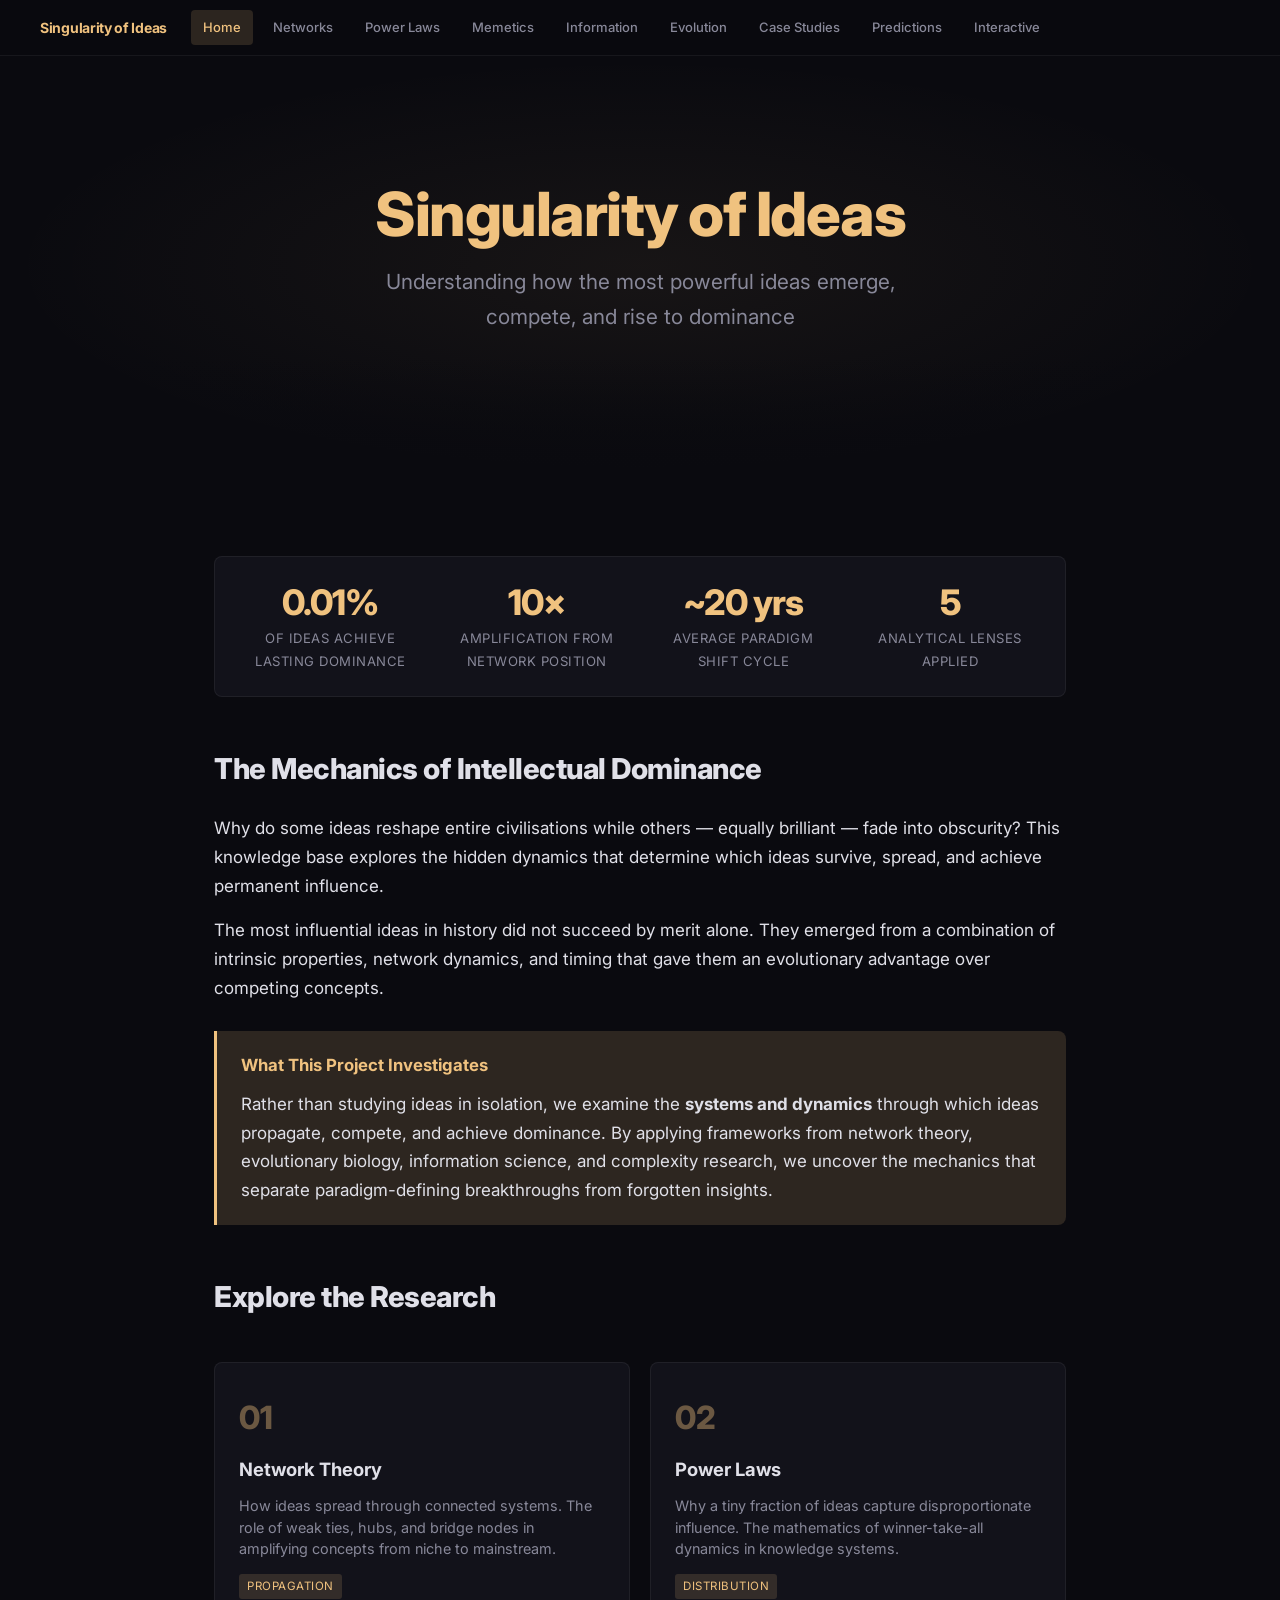
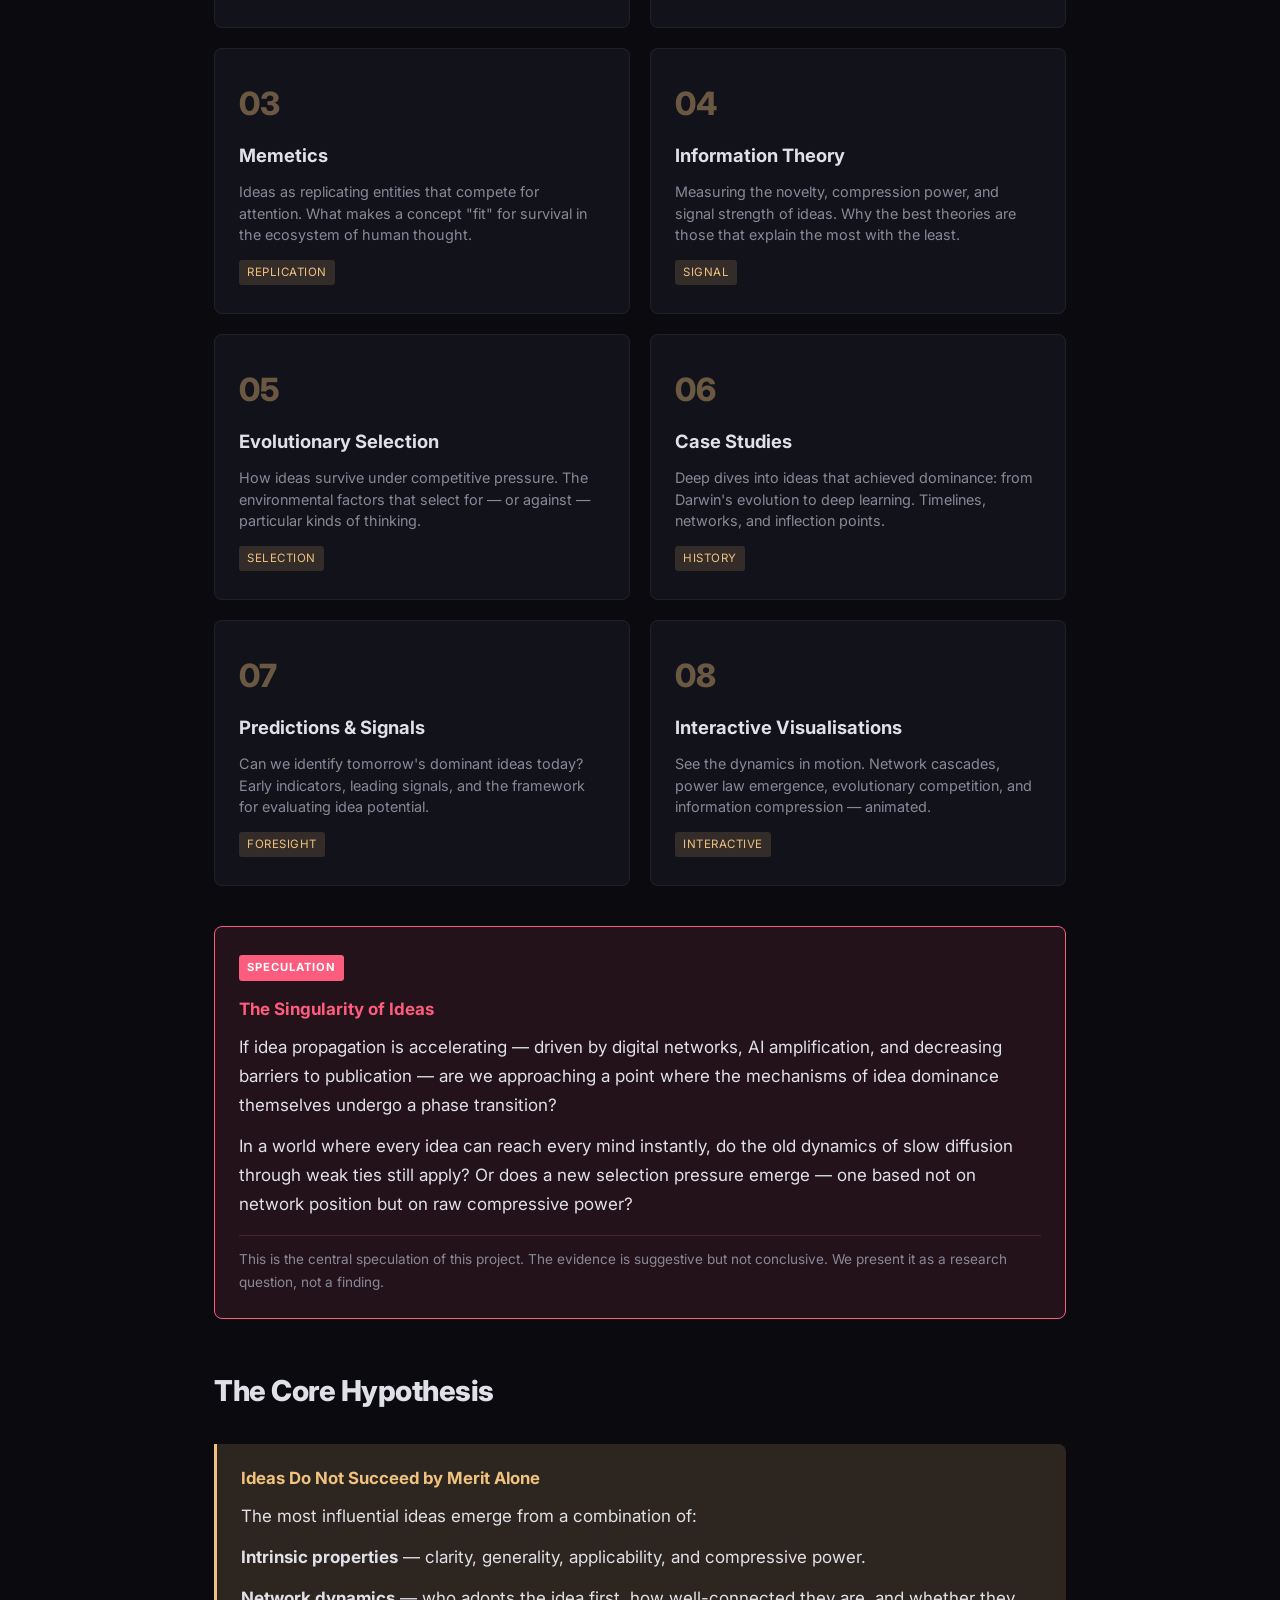
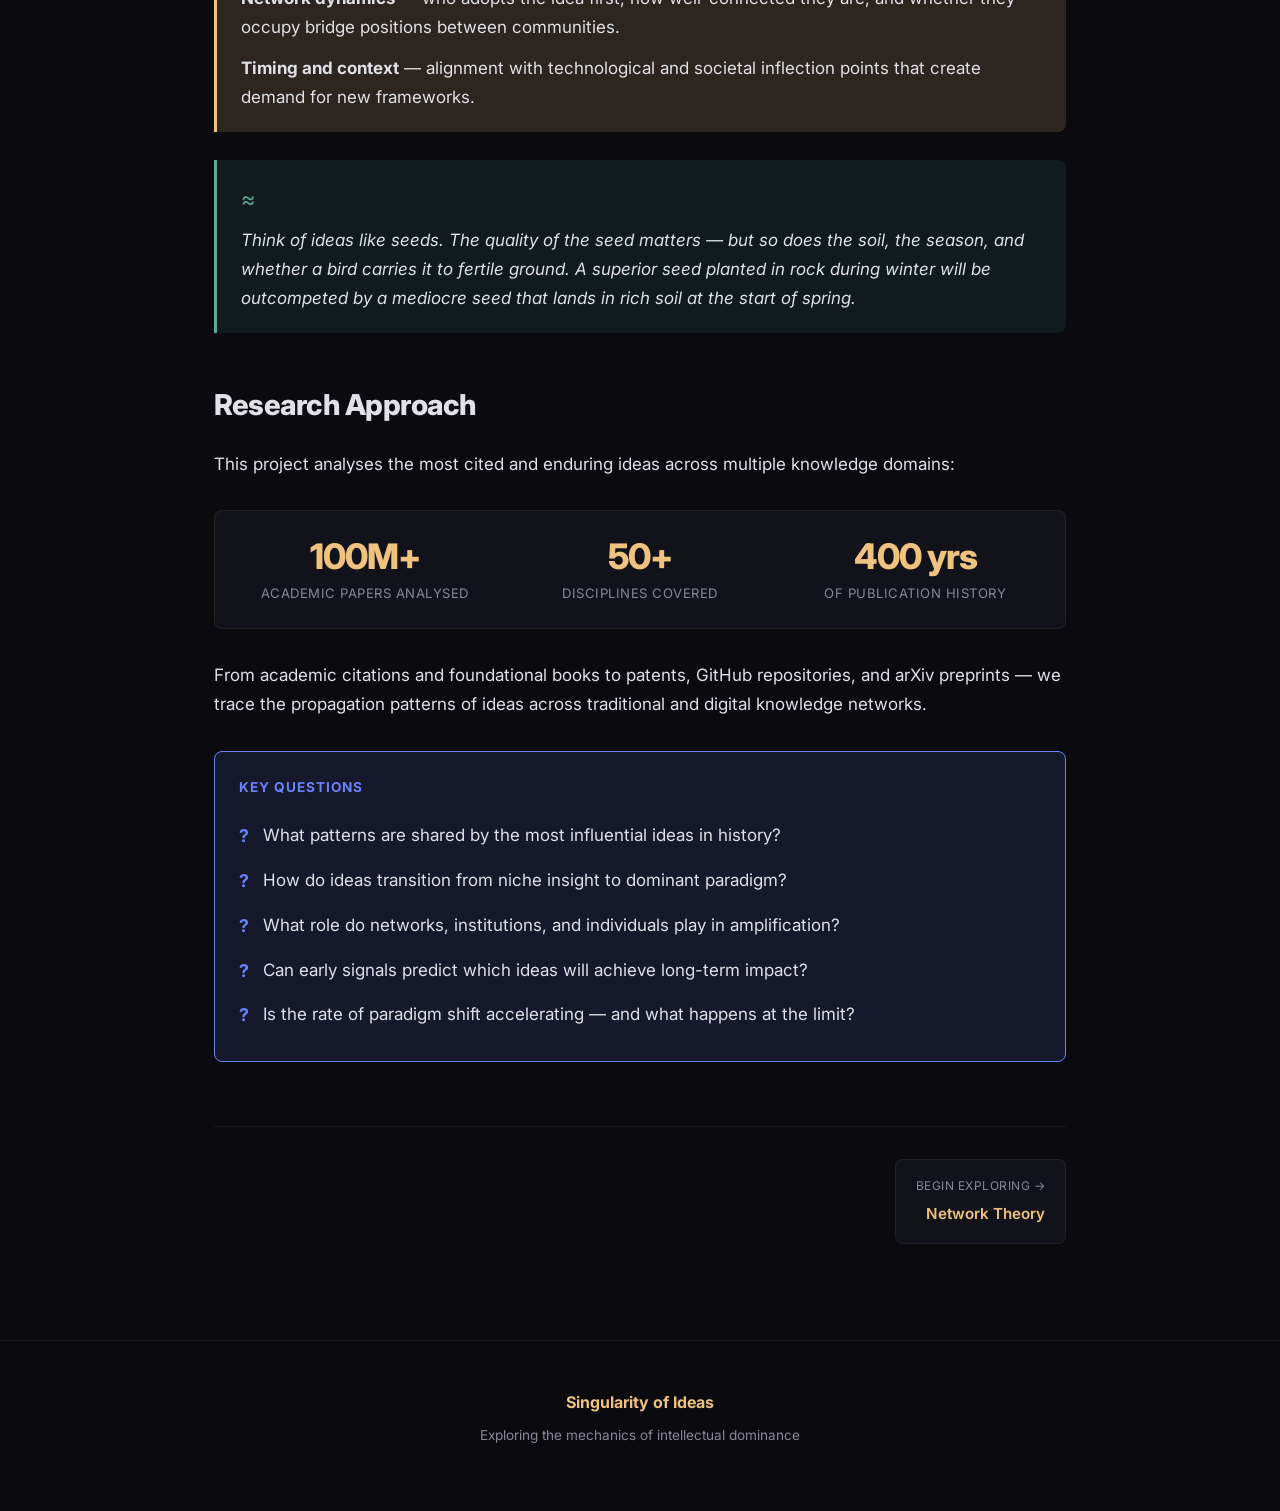
==== index.html @ 33d7bfa5 "Initial commit: Singularity of Ideas knowledge base 8-page interactive knowledge base exploring how " ====
<!DOCTYPE html>
<html lang="en">
<head>
    <meta charset="UTF-8">
    <meta name="viewport" content="width=device-width, initial-scale=1.0">
    <title>Singularity of Ideas</title>
    <link rel="stylesheet" href="styles.css">
    <link rel="preconnect" href="https://fonts.googleapis.com">
    <link href="https://fonts.googleapis.com/css2?family=Inter:wght@400;500;600;700;800&family=JetBrains+Mono:wght@400;500&display=swap" rel="stylesheet">
</head>
<body>
    <nav>
        <div class="nav-inner">
            <span class="site-title">Singularity of Ideas</span>
            <a href="index.html" class="active">Home</a>
            <a href="network-theory.html">Networks</a>
            <a href="power-laws.html">Power Laws</a>
            <a href="memetics.html">Memetics</a>
            <a href="information-theory.html">Information</a>
            <a href="evolutionary-selection.html">Evolution</a>
            <a href="case-studies.html">Case Studies</a>
            <a href="predictions.html">Predictions</a>
            <a href="animations.html">Interactive</a>
        </div>
    </nav>

    <div class="hero">
        <h1>Singularity of Ideas</h1>
        <p class="subtitle">Understanding how the most powerful ideas emerge, compete, and rise to dominance</p>
    </div>

    <div class="content">
        <div class="stat-strip">
            <div class="stat">
                <div class="number">0.01%</div>
                <div class="label">of ideas achieve lasting dominance</div>
            </div>
            <div class="stat">
                <div class="number">10×</div>
                <div class="label">amplification from network position</div>
            </div>
            <div class="stat">
                <div class="number">~20 yrs</div>
                <div class="label">average paradigm shift cycle</div>
            </div>
            <div class="stat">
                <div class="number">5</div>
                <div class="label">analytical lenses applied</div>
            </div>
        </div>

        <h2>The Mechanics of Intellectual Dominance</h2>

        <p>Why do some ideas reshape entire civilisations while others — equally brilliant — fade into obscurity? This knowledge base explores the hidden dynamics that determine which ideas survive, spread, and achieve permanent influence.</p>

        <p>The most influential ideas in history did not succeed by merit alone. They emerged from a combination of intrinsic properties, network dynamics, and timing that gave them an evolutionary advantage over competing concepts.</p>

        <div class="explanation">
            <h4>What This Project Investigates</h4>
            <p>Rather than studying ideas in isolation, we examine the <strong>systems and dynamics</strong> through which ideas propagate, compete, and achieve dominance. By applying frameworks from network theory, evolutionary biology, information science, and complexity research, we uncover the mechanics that separate paradigm-defining breakthroughs from forgotten insights.</p>
        </div>

        <h2>Explore the Research</h2>

        <div class="card-grid">
            <a href="network-theory.html" class="card">
                <div class="card-number">01</div>
                <h3>Network Theory</h3>
                <p>How ideas spread through connected systems. The role of weak ties, hubs, and bridge nodes in amplifying concepts from niche to mainstream.</p>
                <span class="card-tag">Propagation</span>
            </a>

            <a href="power-laws.html" class="card">
                <div class="card-number">02</div>
                <h3>Power Laws</h3>
                <p>Why a tiny fraction of ideas capture disproportionate influence. The mathematics of winner-take-all dynamics in knowledge systems.</p>
                <span class="card-tag">Distribution</span>
            </a>

            <a href="memetics.html" class="card">
                <div class="card-number">03</div>
                <h3>Memetics</h3>
                <p>Ideas as replicating entities that compete for attention. What makes a concept "fit" for survival in the ecosystem of human thought.</p>
                <span class="card-tag">Replication</span>
            </a>

            <a href="information-theory.html" class="card">
                <div class="card-number">04</div>
                <h3>Information Theory</h3>
                <p>Measuring the novelty, compression power, and signal strength of ideas. Why the best theories are those that explain the most with the least.</p>
                <span class="card-tag">Signal</span>
            </a>

            <a href="evolutionary-selection.html" class="card">
                <div class="card-number">05</div>
                <h3>Evolutionary Selection</h3>
                <p>How ideas survive under competitive pressure. The environmental factors that select for — or against — particular kinds of thinking.</p>
                <span class="card-tag">Selection</span>
            </a>

            <a href="case-studies.html" class="card">
                <div class="card-number">06</div>
                <h3>Case Studies</h3>
                <p>Deep dives into ideas that achieved dominance: from Darwin's evolution to deep learning. Timelines, networks, and inflection points.</p>
                <span class="card-tag">History</span>
            </a>

            <a href="predictions.html" class="card">
                <div class="card-number">07</div>
                <h3>Predictions & Signals</h3>
                <p>Can we identify tomorrow's dominant ideas today? Early indicators, leading signals, and the framework for evaluating idea potential.</p>
                <span class="card-tag">Foresight</span>
            </a>

            <a href="animations.html" class="card">
                <div class="card-number">08</div>
                <h3>Interactive Visualisations</h3>
                <p>See the dynamics in motion. Network cascades, power law emergence, evolutionary competition, and information compression — animated.</p>
                <span class="card-tag">Interactive</span>
            </a>
        </div>

        <div class="speculation-box">
            <span class="badge">Speculation</span>
            <h4>The Singularity of Ideas</h4>
            <p>If idea propagation is accelerating — driven by digital networks, AI amplification, and decreasing barriers to publication — are we approaching a point where the mechanisms of idea dominance themselves undergo a phase transition?</p>
            <p>In a world where every idea can reach every mind instantly, do the old dynamics of slow diffusion through weak ties still apply? Or does a new selection pressure emerge — one based not on network position but on raw compressive power?</p>
            <p class="caveat">This is the central speculation of this project. The evidence is suggestive but not conclusive. We present it as a research question, not a finding.</p>
        </div>

        <h2>The Core Hypothesis</h2>

        <div class="explanation">
            <h4>Ideas Do Not Succeed by Merit Alone</h4>
            <p>The most influential ideas emerge from a combination of:</p>
            <p><strong>Intrinsic properties</strong> — clarity, generality, applicability, and compressive power.</p>
            <p><strong>Network dynamics</strong> — who adopts the idea first, how well-connected they are, and whether they occupy bridge positions between communities.</p>
            <p><strong>Timing and context</strong> — alignment with technological and societal inflection points that create demand for new frameworks.</p>
        </div>

        <div class="analogy">
            <p>Think of ideas like seeds. The quality of the seed matters — but so does the soil, the season, and whether a bird carries it to fertile ground. A superior seed planted in rock during winter will be outcompeted by a mediocre seed that lands in rich soil at the start of spring.</p>
        </div>

        <h2>Research Approach</h2>

        <p>This project analyses the most cited and enduring ideas across multiple knowledge domains:</p>

        <div class="stat-strip">
            <div class="stat">
                <div class="number">100M+</div>
                <div class="label">academic papers analysed</div>
            </div>
            <div class="stat">
                <div class="number">50+</div>
                <div class="label">disciplines covered</div>
            </div>
            <div class="stat">
                <div class="number">400 yrs</div>
                <div class="label">of publication history</div>
            </div>
        </div>

        <p>From academic citations and foundational books to patents, GitHub repositories, and arXiv preprints — we trace the propagation patterns of ideas across traditional and digital knowledge networks.</p>

        <div class="question-box">
            <h4>Key Questions</h4>
            <ul>
                <li>What patterns are shared by the most influential ideas in history?</li>
                <li>How do ideas transition from niche insight to dominant paradigm?</li>
                <li>What role do networks, institutions, and individuals play in amplification?</li>
                <li>Can early signals predict which ideas will achieve long-term impact?</li>
                <li>Is the rate of paradigm shift accelerating — and what happens at the limit?</li>
            </ul>
        </div>

        <div class="page-nav">
            <a href="network-theory.html" class="next">
                <span class="direction">Begin exploring →</span>
                <span class="title">Network Theory</span>
            </a>
        </div>
    </div>

    <footer>
        <div class="footer-title">Singularity of Ideas</div>
        <p>Exploring the mechanics of intellectual dominance</p>
    </footer>
</body>
</html>
---- styles.css ----
/* Singularity of Ideas — Shared Styles */
/* Dark theme knowledge base with gold/blue/pink accents */

* {
    margin: 0;
    padding: 0;
    box-sizing: border-box;
}

:root {
    --bg: #0a0a0f;
    --bg-card: #12121a;
    --bg-nav: rgba(10, 10, 15, 0.95);
    --text: #e0e0e8;
    --text-muted: #889;
    --gold: #f0c27f;
    --gold-dim: rgba(240, 194, 127, 0.15);
    --blue: #6a82fb;
    --blue-dim: rgba(106, 130, 251, 0.12);
    --pink: #fc5c7d;
    --pink-dim: rgba(252, 92, 125, 0.10);
    --green: #5a9;
    --green-dim: rgba(85, 170, 153, 0.10);
    --border: rgba(255, 255, 255, 0.06);
    --radius: 8px;
    --max-width: 900px;
    --nav-height: 56px;
}

html {
    scroll-behavior: smooth;
}

body {
    font-family: 'Inter', -apple-system, BlinkMacSystemFont, 'Segoe UI', sans-serif;
    background: var(--bg);
    color: var(--text);
    line-height: 1.7;
    font-size: 17px;
    min-height: 100vh;
}

/* ===== NAVIGATION ===== */
nav {
    position: sticky;
    top: 0;
    z-index: 1000;
    background: var(--bg-nav);
    backdrop-filter: blur(12px);
    border-bottom: 1px solid var(--border);
    height: var(--nav-height);
    display: flex;
    align-items: center;
    padding: 0 24px;
}

nav .nav-inner {
    max-width: 1200px;
    margin: 0 auto;
    width: 100%;
    display: flex;
    align-items: center;
    gap: 8px;
    overflow-x: auto;
    scrollbar-width: none;
}

nav .nav-inner::-webkit-scrollbar {
    display: none;
}

nav a {
    color: var(--text-muted);
    text-decoration: none;
    font-size: 13px;
    font-weight: 500;
    padding: 6px 12px;
    border-radius: 4px;
    white-space: nowrap;
    transition: all 0.2s;
}

nav a:hover {
    color: var(--text);
    background: rgba(255, 255, 255, 0.05);
}

nav a.active {
    color: var(--gold);
    background: var(--gold-dim);
}

nav .site-title {
    color: var(--gold);
    font-weight: 700;
    font-size: 14px;
    letter-spacing: -0.3px;
    margin-right: 16px;
    flex-shrink: 0;
}

/* ===== HERO ===== */
.hero {
    position: relative;
    height: 420px;
    display: flex;
    flex-direction: column;
    justify-content: center;
    align-items: center;
    text-align: center;
    padding: 40px 24px;
    overflow: hidden;
}

.hero::before {
    content: '';
    position: absolute;
    inset: 0;
    background: radial-gradient(ellipse at center, rgba(240, 194, 127, 0.06) 0%, transparent 70%);
}

.hero::after {
    content: '';
    position: absolute;
    bottom: 0;
    left: 0;
    right: 0;
    height: 120px;
    background: linear-gradient(transparent, var(--bg));
}

.hero h1 {
    font-size: clamp(2.4rem, 6vw, 3.8rem);
    font-weight: 800;
    color: var(--gold);
    letter-spacing: -1.5px;
    line-height: 1.1;
    position: relative;
    z-index: 1;
}

.hero .subtitle {
    font-size: clamp(1rem, 2.5vw, 1.3rem);
    color: var(--text-muted);
    margin-top: 16px;
    max-width: 600px;
    position: relative;
    z-index: 1;
}

.hero .hero-bg {
    position: absolute;
    inset: 0;
    object-fit: cover;
    width: 100%;
    height: 100%;
    opacity: 0.15;
}

/* ===== MAIN CONTENT ===== */
.content {
    max-width: var(--max-width);
    margin: 0 auto;
    padding: 48px 24px 96px;
}

/* ===== STAT STRIP ===== */
.stat-strip {
    display: flex;
    gap: 24px;
    flex-wrap: wrap;
    margin: 32px 0;
    padding: 24px;
    background: var(--bg-card);
    border-radius: var(--radius);
    border: 1px solid var(--border);
}

.stat-strip .stat {
    flex: 1;
    min-width: 140px;
    text-align: center;
}

.stat-strip .stat .number {
    font-size: 2.2rem;
    font-weight: 800;
    color: var(--gold);
    letter-spacing: -1px;
    line-height: 1.2;
}

.stat-strip .stat .label {
    font-size: 0.82rem;
    color: var(--text-muted);
    margin-top: 4px;
    text-transform: uppercase;
    letter-spacing: 0.5px;
}

/* ===== IMAGE CARDS ===== */
.image-card {
    margin: 36px 0;
    border-radius: var(--radius);
    overflow: hidden;
    background: var(--bg-card);
    border: 1px solid var(--border);
}

.image-card img {
    width: 100%;
    height: auto;
    display: block;
    transition: transform 0.4s ease;
}

.image-card:hover img {
    transform: scale(1.02);
}

.image-card .caption {
    padding: 20px 24px;
}

.image-card .caption h3 {
    color: var(--gold);
    font-size: 1.1rem;
    margin-bottom: 8px;
}

.image-card .caption p {
    color: var(--text-muted);
    font-size: 0.92rem;
    line-height: 1.6;
}

.image-card .caption .credit {
    font-size: 0.78rem;
    color: var(--text-muted);
    opacity: 0.7;
    margin-top: 8px;
}

/* ===== EXPLANATION BLOCKS ===== */
.explanation {
    border-left: 3px solid var(--gold);
    padding: 20px 24px;
    margin: 28px 0;
    background: var(--gold-dim);
    border-radius: 0 var(--radius) var(--radius) 0;
}

.explanation h4 {
    color: var(--gold);
    font-size: 1.05rem;
    margin-bottom: 10px;
    font-weight: 700;
}

.explanation p {
    margin-bottom: 12px;
}

.explanation p:last-child {
    margin-bottom: 0;
}

/* ===== ANALOGY BLOCKS ===== */
.analogy {
    border-left: 3px solid var(--green);
    padding: 20px 24px;
    margin: 28px 0;
    background: var(--green-dim);
    border-radius: 0 var(--radius) var(--radius) 0;
    font-style: italic;
}

.analogy::before {
    content: '≈';
    display: block;
    color: var(--green);
    font-size: 1.4rem;
    font-style: normal;
    margin-bottom: 8px;
}

.analogy p {
    margin-bottom: 10px;
}

.analogy p:last-child {
    margin-bottom: 0;
}

/* ===== FORMULA BLOCKS ===== */
.formula {
    text-align: center;
    font-family: 'JetBrains Mono', 'Fira Code', monospace;
    font-size: 1.1rem;
    color: var(--gold);
    padding: 24px;
    margin: 28px 0;
    background: var(--bg-card);
    border-radius: var(--radius);
    border: 1px solid var(--border);
    overflow-x: auto;
}

.formula .label {
    display: block;
    font-size: 0.78rem;
    color: var(--text-muted);
    margin-top: 10px;
    font-family: 'Inter', sans-serif;
    text-transform: uppercase;
    letter-spacing: 0.5px;
}

/* ===== QUESTION BOX ===== */
.question-box {
    border: 1px solid var(--blue);
    background: var(--blue-dim);
    border-radius: var(--radius);
    padding: 24px;
    margin: 32px 0;
}

.question-box h4 {
    color: var(--blue);
    font-size: 0.85rem;
    text-transform: uppercase;
    letter-spacing: 1px;
    margin-bottom: 14px;
}

.question-box ul {
    list-style: none;
    padding: 0;
}

.question-box ul li {
    padding: 8px 0;
    padding-left: 24px;
    position: relative;
    color: var(--text);
}

.question-box ul li::before {
    content: '?';
    position: absolute;
    left: 0;
    color: var(--blue);
    font-weight: 700;
    font-size: 1.1rem;
}

/* ===== SPECULATION BOX ===== */
.speculation-box {
    border: 1px solid var(--pink);
    background: var(--pink-dim);
    border-radius: var(--radius);
    padding: 24px;
    margin: 32px 0;
    position: relative;
}

.speculation-box .badge {
    display: inline-block;
    background: var(--pink);
    color: #fff;
    font-size: 0.7rem;
    font-weight: 700;
    text-transform: uppercase;
    letter-spacing: 1px;
    padding: 3px 8px;
    border-radius: 3px;
    margin-bottom: 14px;
}

.speculation-box h4 {
    color: var(--pink);
    margin-bottom: 10px;
}

.speculation-box p {
    margin-bottom: 12px;
}

.speculation-box .caveat {
    font-size: 0.85rem;
    color: var(--text-muted);
    border-top: 1px solid rgba(252, 92, 125, 0.2);
    padding-top: 12px;
    margin-top: 16px;
    margin-bottom: 0;
}

/* ===== HEADINGS ===== */
h2 {
    font-size: 1.8rem;
    font-weight: 800;
    color: var(--text);
    letter-spacing: -0.5px;
    margin: 48px 0 20px;
}

h2:first-child {
    margin-top: 0;
}

h3 {
    font-size: 1.3rem;
    font-weight: 700;
    color: var(--text);
    margin: 36px 0 14px;
}

p {
    margin-bottom: 16px;
}

/* ===== LINKS ===== */
a {
    color: var(--blue);
    text-decoration: none;
    transition: opacity 0.2s;
}

a:hover {
    opacity: 0.8;
    text-decoration: underline;
}

/* ===== INDEX PAGE CARDS ===== */
.card-grid {
    display: grid;
    grid-template-columns: repeat(auto-fill, minmax(280px, 1fr));
    gap: 20px;
    margin: 40px 0;
}

.card {
    background: var(--bg-card);
    border: 1px solid var(--border);
    border-radius: var(--radius);
    padding: 28px 24px;
    text-decoration: none;
    transition: all 0.25s ease;
    display: flex;
    flex-direction: column;
}

.card:hover {
    border-color: var(--gold);
    transform: translateY(-3px);
    box-shadow: 0 8px 32px rgba(240, 194, 127, 0.08);
    text-decoration: none;
}

.card .card-number {
    font-size: 2rem;
    font-weight: 800;
    color: var(--gold);
    opacity: 0.4;
    margin-bottom: 8px;
}

.card h3 {
    color: var(--text);
    font-size: 1.15rem;
    margin: 0 0 10px;
}

.card p {
    color: var(--text-muted);
    font-size: 0.9rem;
    line-height: 1.5;
    margin: 0;
    flex: 1;
}

.card .card-tag {
    display: inline-block;
    font-size: 0.72rem;
    color: var(--gold);
    background: var(--gold-dim);
    padding: 3px 8px;
    border-radius: 3px;
    margin-top: 14px;
    text-transform: uppercase;
    letter-spacing: 0.5px;
    align-self: flex-start;
}

/* ===== PREV/NEXT NAVIGATION ===== */
.page-nav {
    display: flex;
    justify-content: space-between;
    gap: 16px;
    margin-top: 64px;
    padding-top: 32px;
    border-top: 1px solid var(--border);
}

.page-nav a {
    display: flex;
    flex-direction: column;
    padding: 16px 20px;
    background: var(--bg-card);
    border: 1px solid var(--border);
    border-radius: var(--radius);
    text-decoration: none;
    transition: border-color 0.2s;
    max-width: 48%;
}

.page-nav a:hover {
    border-color: var(--gold);
    text-decoration: none;
}

.page-nav a .direction {
    font-size: 0.75rem;
    color: var(--text-muted);
    text-transform: uppercase;
    letter-spacing: 0.5px;
    margin-bottom: 4px;
}

.page-nav a .title {
    color: var(--gold);
    font-weight: 600;
    font-size: 0.95rem;
}

.page-nav a.next {
    margin-left: auto;
    text-align: right;
}

/* ===== FOOTER ===== */
footer {
    text-align: center;
    padding: 48px 24px;
    color: var(--text-muted);
    font-size: 0.85rem;
    border-top: 1px solid var(--border);
}

footer .footer-title {
    color: var(--gold);
    font-weight: 700;
    font-size: 1rem;
    margin-bottom: 8px;
}

/* ===== HIGHLIGHT FACT ===== */
.highlight-fact {
    font-size: 1.4rem;
    font-weight: 700;
    color: var(--gold);
    text-align: center;
    padding: 32px 24px;
    margin: 36px 0;
}

/* ===== BIG NUMBER ===== */
.big-number {
    text-align: center;
    padding: 24px;
    margin: 28px 0;
}

.big-number .value {
    font-size: 3.5rem;
    font-weight: 800;
    color: var(--gold);
    letter-spacing: -2px;
    line-height: 1;
}

.big-number .context {
    color: var(--text-muted);
    font-size: 0.9rem;
    margin-top: 8px;
}

/* ===== TIMELINE ===== */
.timeline {
    position: relative;
    padding-left: 32px;
    margin: 32px 0;
}

.timeline::before {
    content: '';
    position: absolute;
    left: 8px;
    top: 0;
    bottom: 0;
    width: 2px;
    background: var(--border);
}

.timeline-item {
    position: relative;
    margin-bottom: 28px;
}

.timeline-item::before {
    content: '';
    position: absolute;
    left: -28px;
    top: 8px;
    width: 10px;
    height: 10px;
    border-radius: 50%;
    background: var(--gold);
    border: 2px solid var(--bg);
}

.timeline-item .year {
    font-size: 0.82rem;
    color: var(--gold);
    font-weight: 700;
    text-transform: uppercase;
    letter-spacing: 0.5px;
}

.timeline-item .event {
    color: var(--text);
    margin-top: 4px;
}

/* ===== CANVAS ANIMATIONS ===== */
.animation-container {
    background: #0d0d14;
    border-radius: var(--radius);
    border: 1px solid var(--border);
    padding: 24px;
    margin: 32px 0;
}

.animation-container canvas {
    width: 100%;
    border-radius: 4px;
    display: block;
}

.animation-container .controls {
    display: flex;
    gap: 16px;
    align-items: center;
    margin-top: 16px;
    flex-wrap: wrap;
}

.animation-container .controls label {
    font-size: 0.82rem;
    color: var(--text-muted);
    display: flex;
    align-items: center;
    gap: 8px;
}

.animation-container .controls input[type="range"] {
    width: 120px;
    accent-color: var(--gold);
}

.animation-container .controls button {
    background: var(--gold-dim);
    border: 1px solid var(--gold);
    color: var(--gold);
    padding: 6px 14px;
    border-radius: 4px;
    font-size: 0.82rem;
    cursor: pointer;
    transition: all 0.2s;
}

.animation-container .controls button:hover {
    background: var(--gold);
    color: var(--bg);
}

.animation-explainer {
    display: grid;
    grid-template-columns: 1fr 1fr;
    gap: 24px;
    margin-top: 20px;
}

.animation-explainer .col h4 {
    color: var(--gold);
    font-size: 0.85rem;
    text-transform: uppercase;
    letter-spacing: 0.5px;
    margin-bottom: 8px;
}

.animation-explainer .col p {
    font-size: 0.9rem;
    color: var(--text-muted);
    line-height: 1.6;
}

/* ===== PEOPLE ===== */
.people-grid {
    display: grid;
    grid-template-columns: repeat(auto-fill, minmax(160px, 1fr));
    gap: 20px;
    margin: 28px 0;
}

.person {
    text-align: center;
}

.person .avatar {
    width: 80px;
    height: 80px;
    border-radius: 50%;
    object-fit: cover;
    margin: 0 auto 10px;
    display: block;
    border: 2px solid var(--border);
}

.person .name {
    font-weight: 600;
    font-size: 0.9rem;
    color: var(--text);
}

.person .role {
    font-size: 0.78rem;
    color: var(--text-muted);
}

/* ===== RESPONSIVE ===== */
@media (max-width: 768px) {
    .hero {
        height: 320px;
    }

    .stat-strip {
        flex-direction: column;
        gap: 16px;
    }

    .animation-explainer {
        grid-template-columns: 1fr;
    }

    .page-nav {
        flex-direction: column;
    }

    .page-nav a {
        max-width: 100%;
    }

    .card-grid {
        grid-template-columns: 1fr;
    }

    nav .nav-inner {
        padding-right: 24px;
    }
}

@media (max-width: 480px) {
    body {
        font-size: 15px;
    }

    .hero h1 {
        font-size: 2rem;
    }

    .content {
        padding: 32px 16px 64px;
    }
}
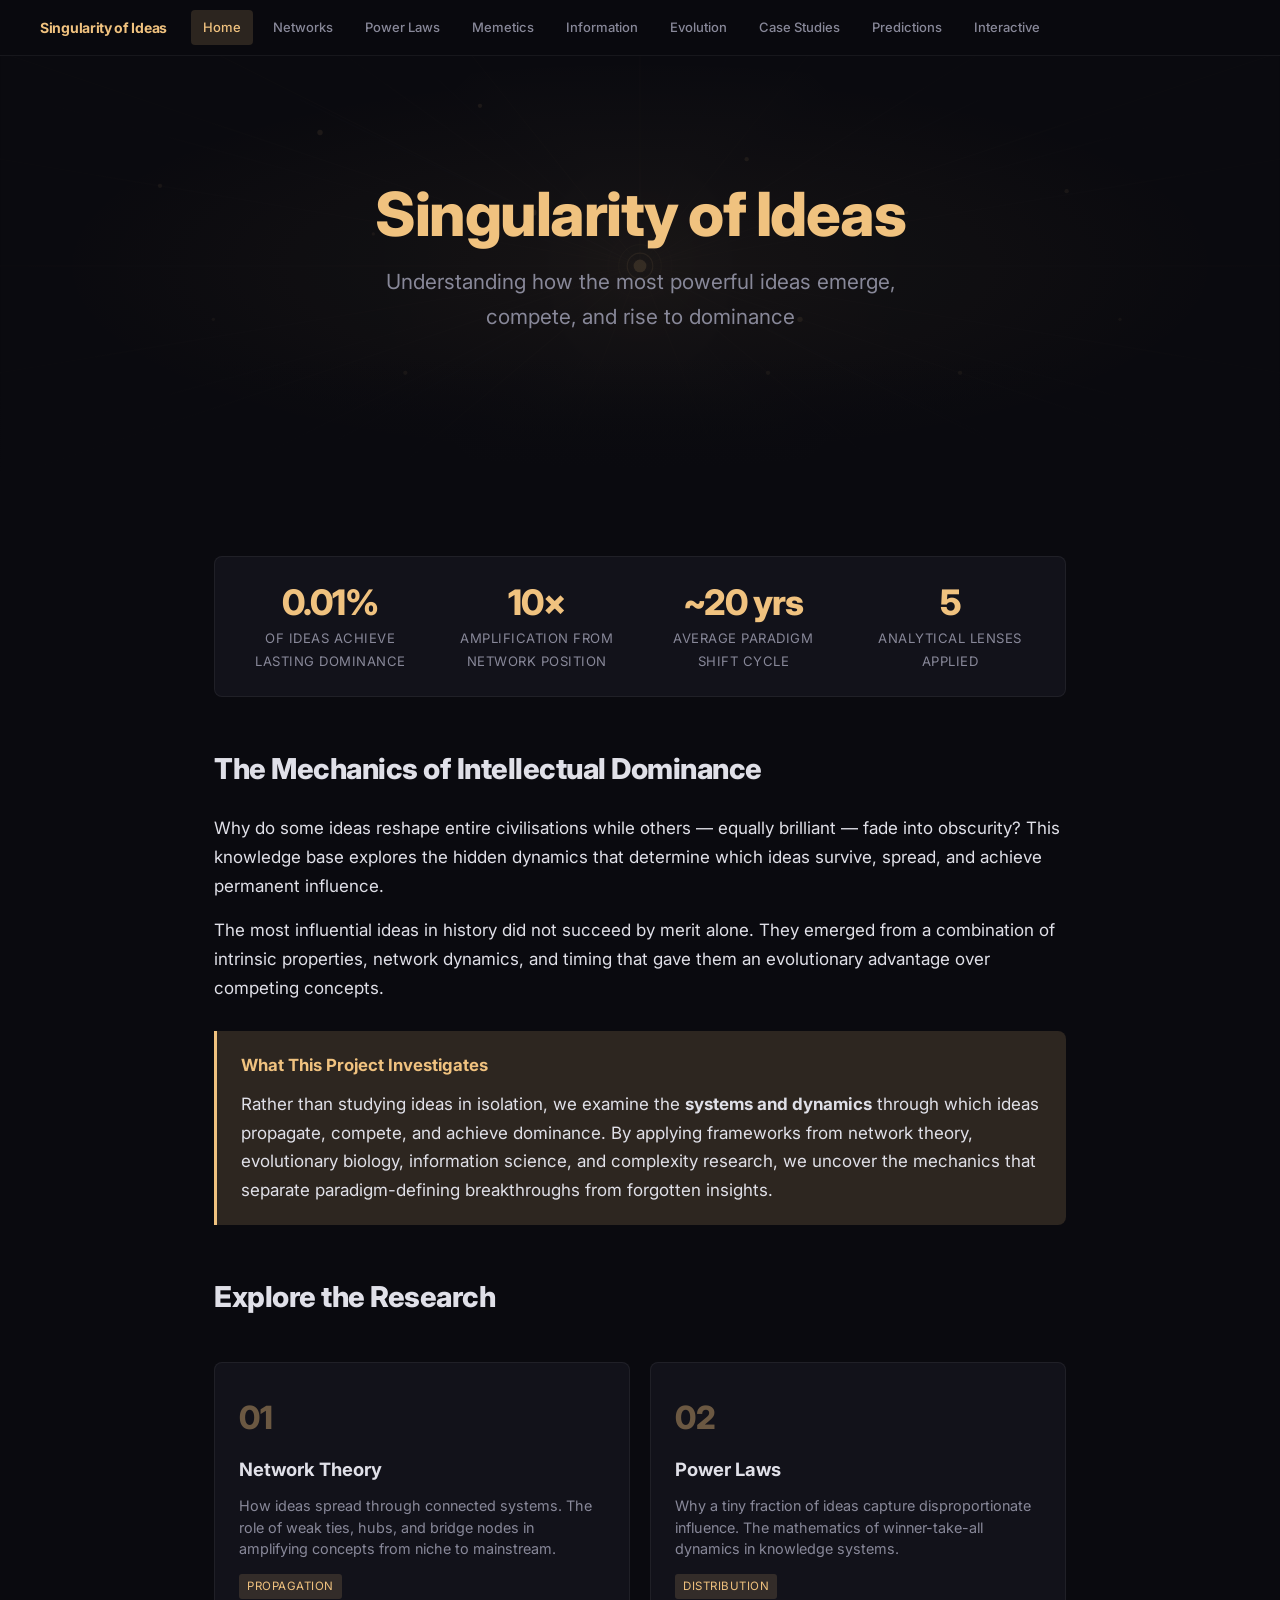
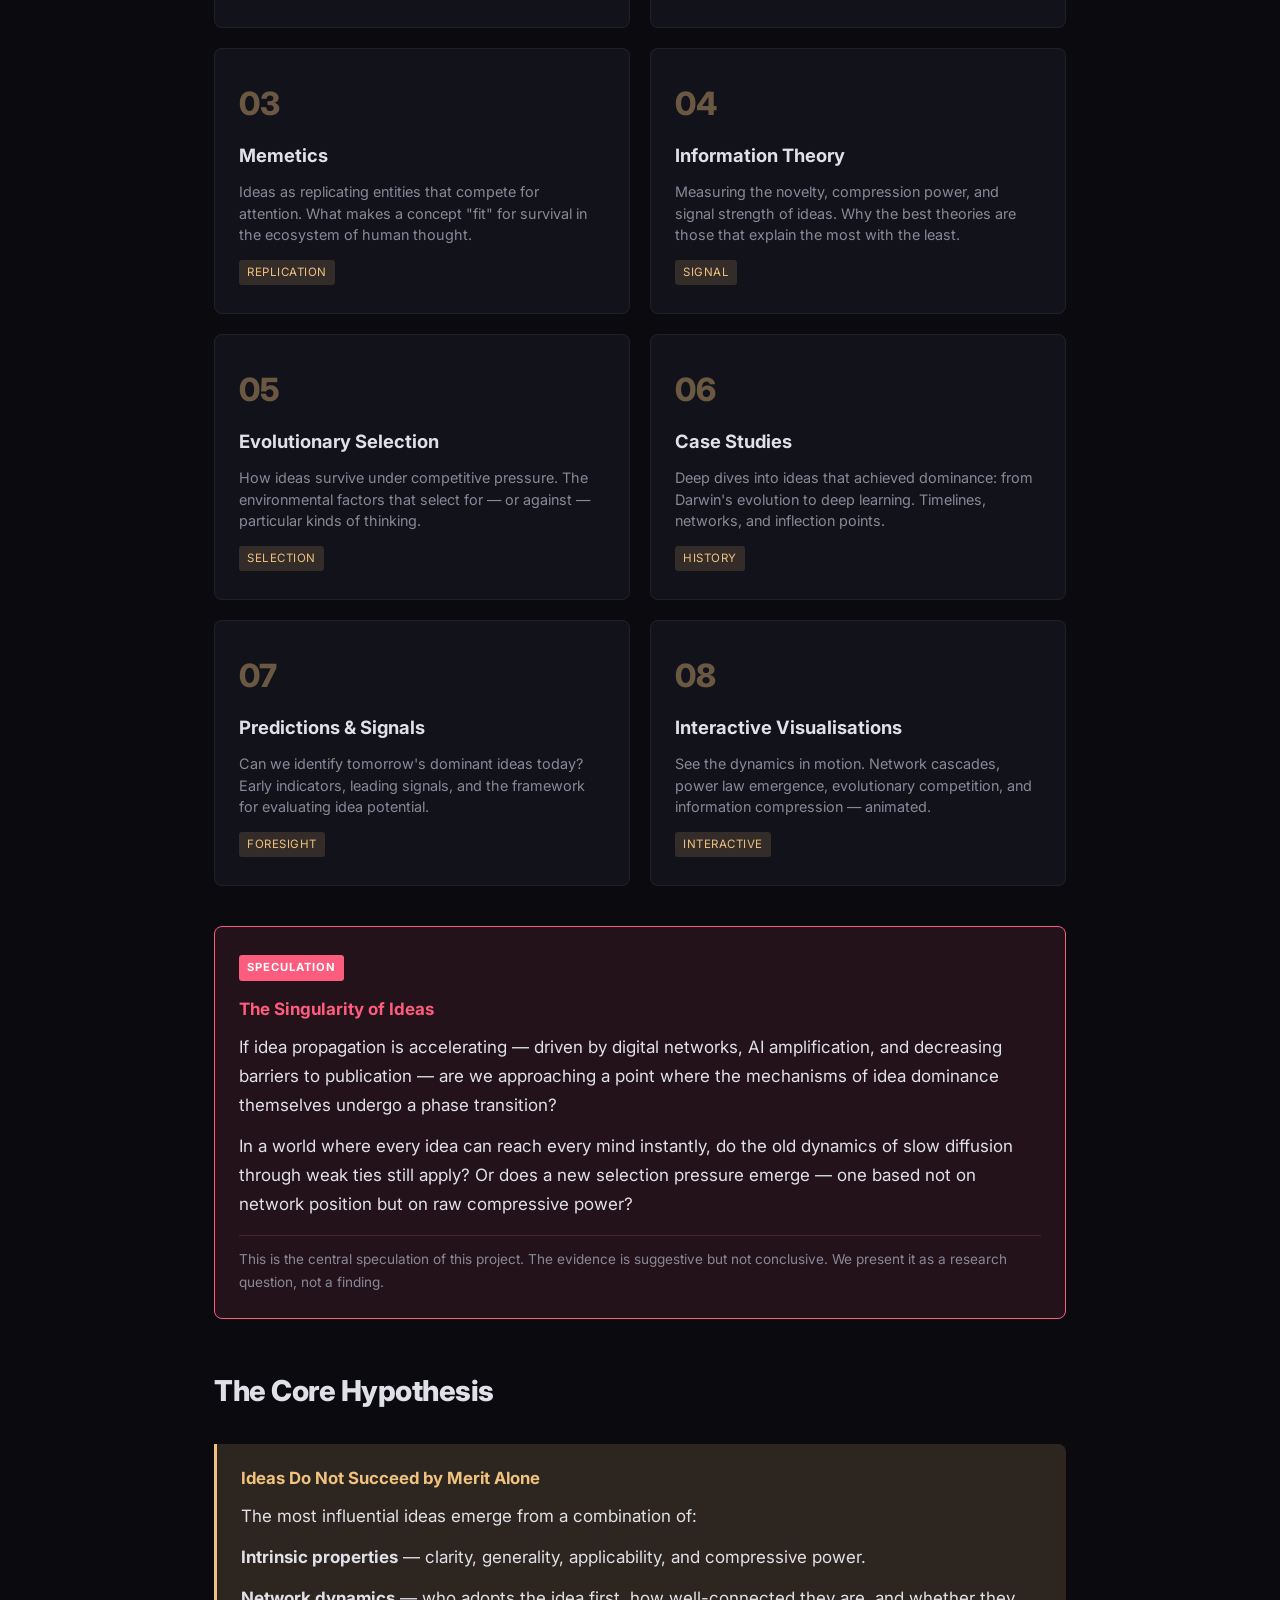
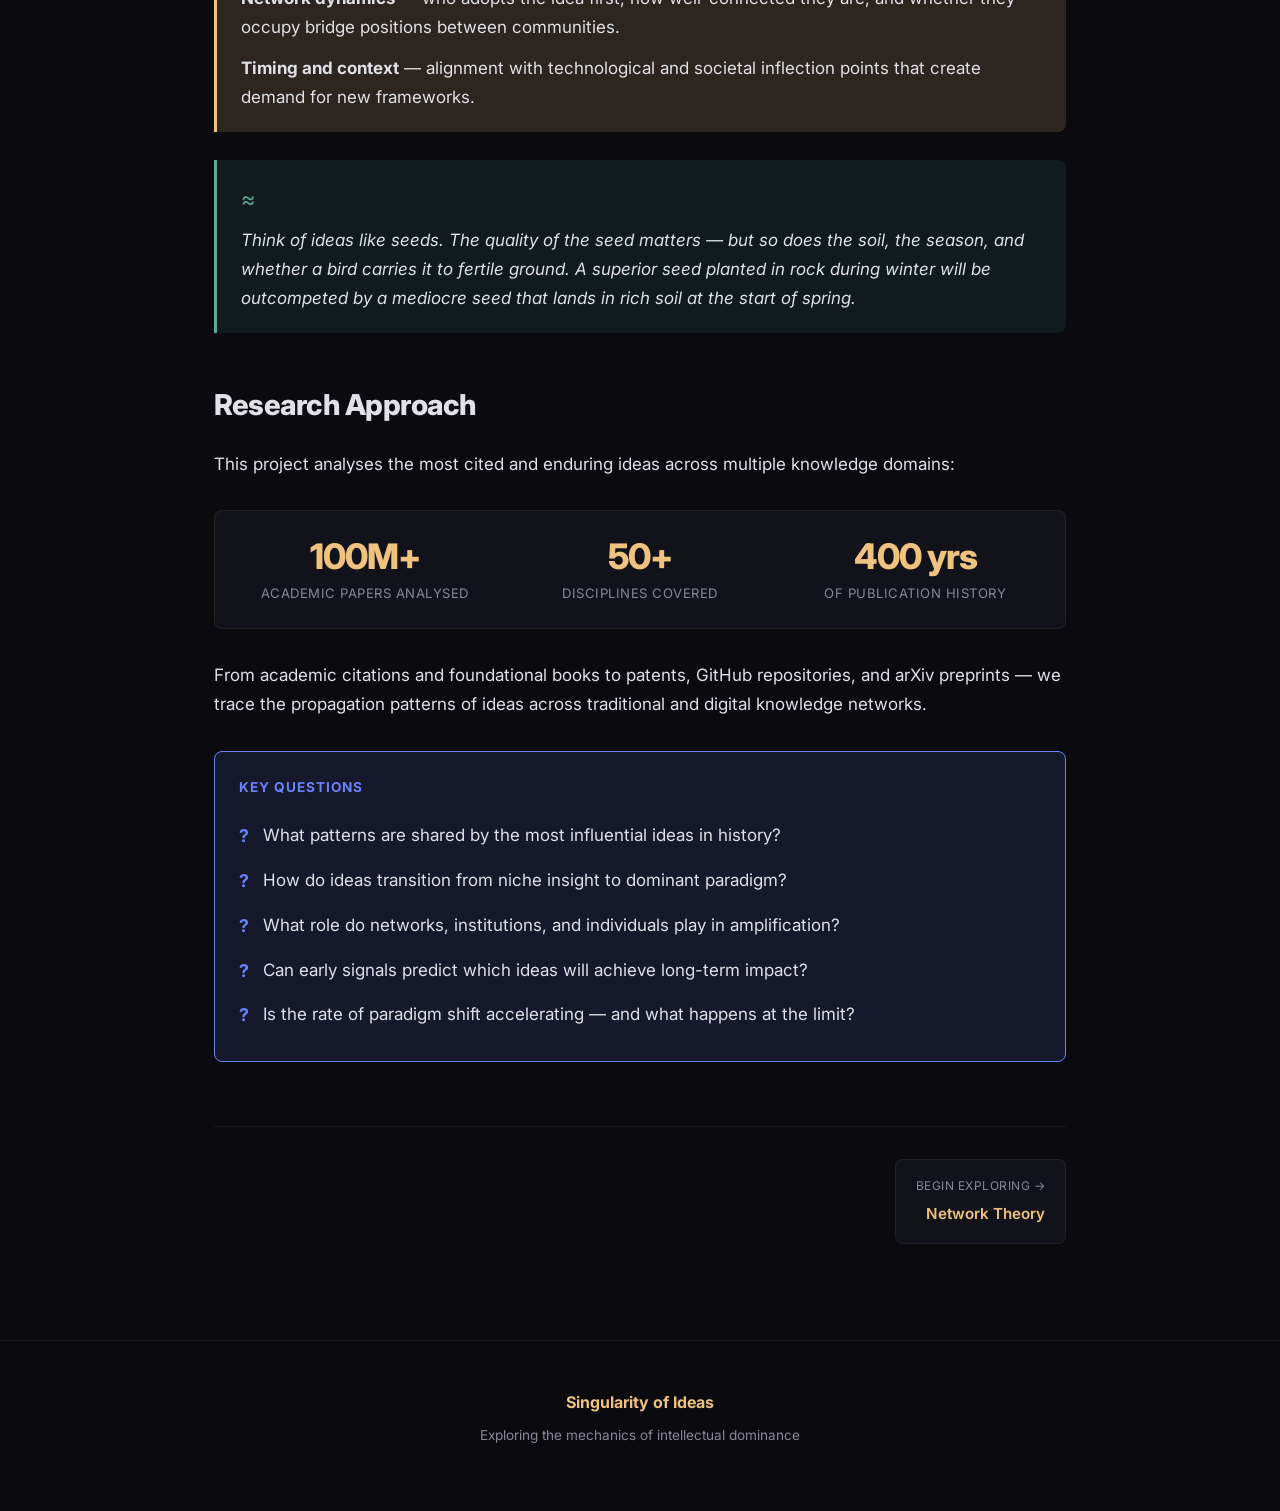
==== commit 2959ef13: "Add SVG illustrations across all pages 8 custom SVG visualisations: - Hero generative art (convergen" ====
--- a/index.html
+++ b/index.html
@@ -25,6 +25,7 @@
     </nav>
 
     <div class="hero">
+        <img src="img/hero-main.svg" alt="" class="hero-bg">
         <h1>Singularity of Ideas</h1>
         <p class="subtitle">Understanding how the most powerful ideas emerge, compete, and rise to dominance</p>
     </div>
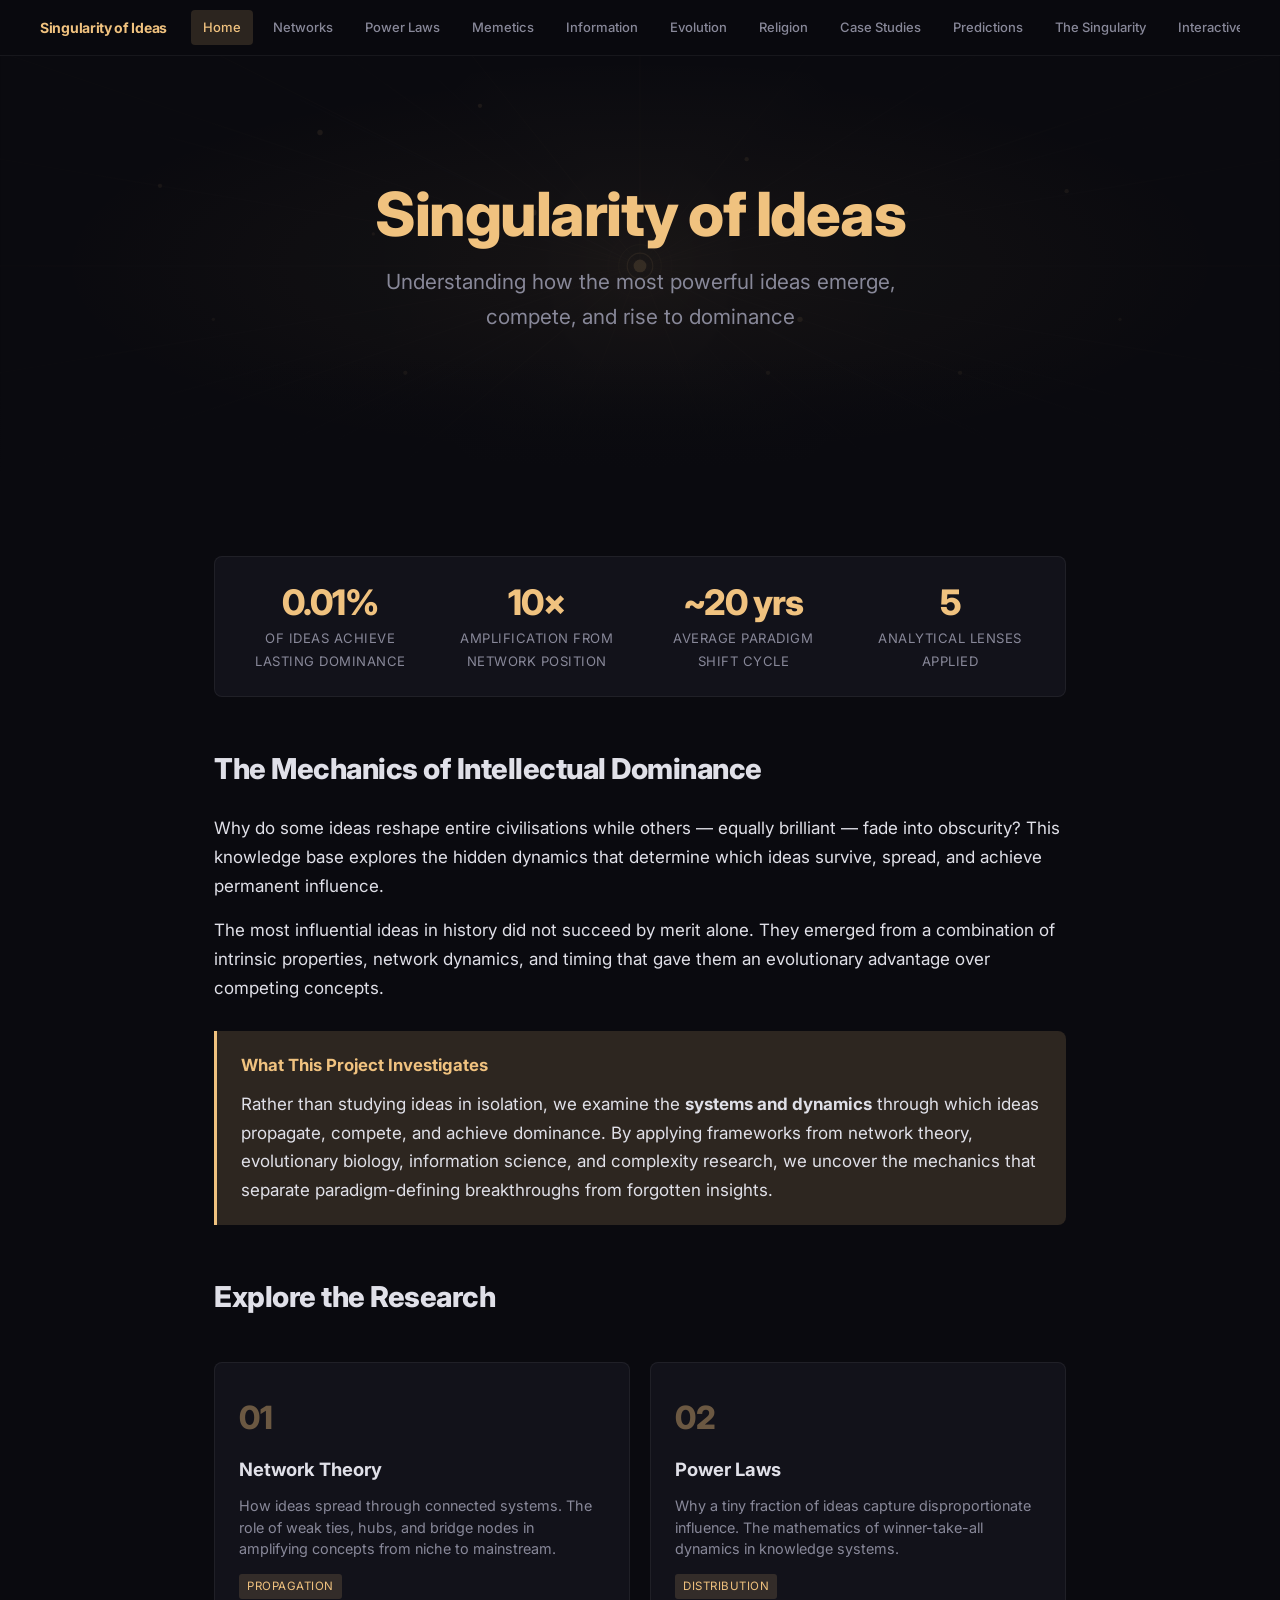
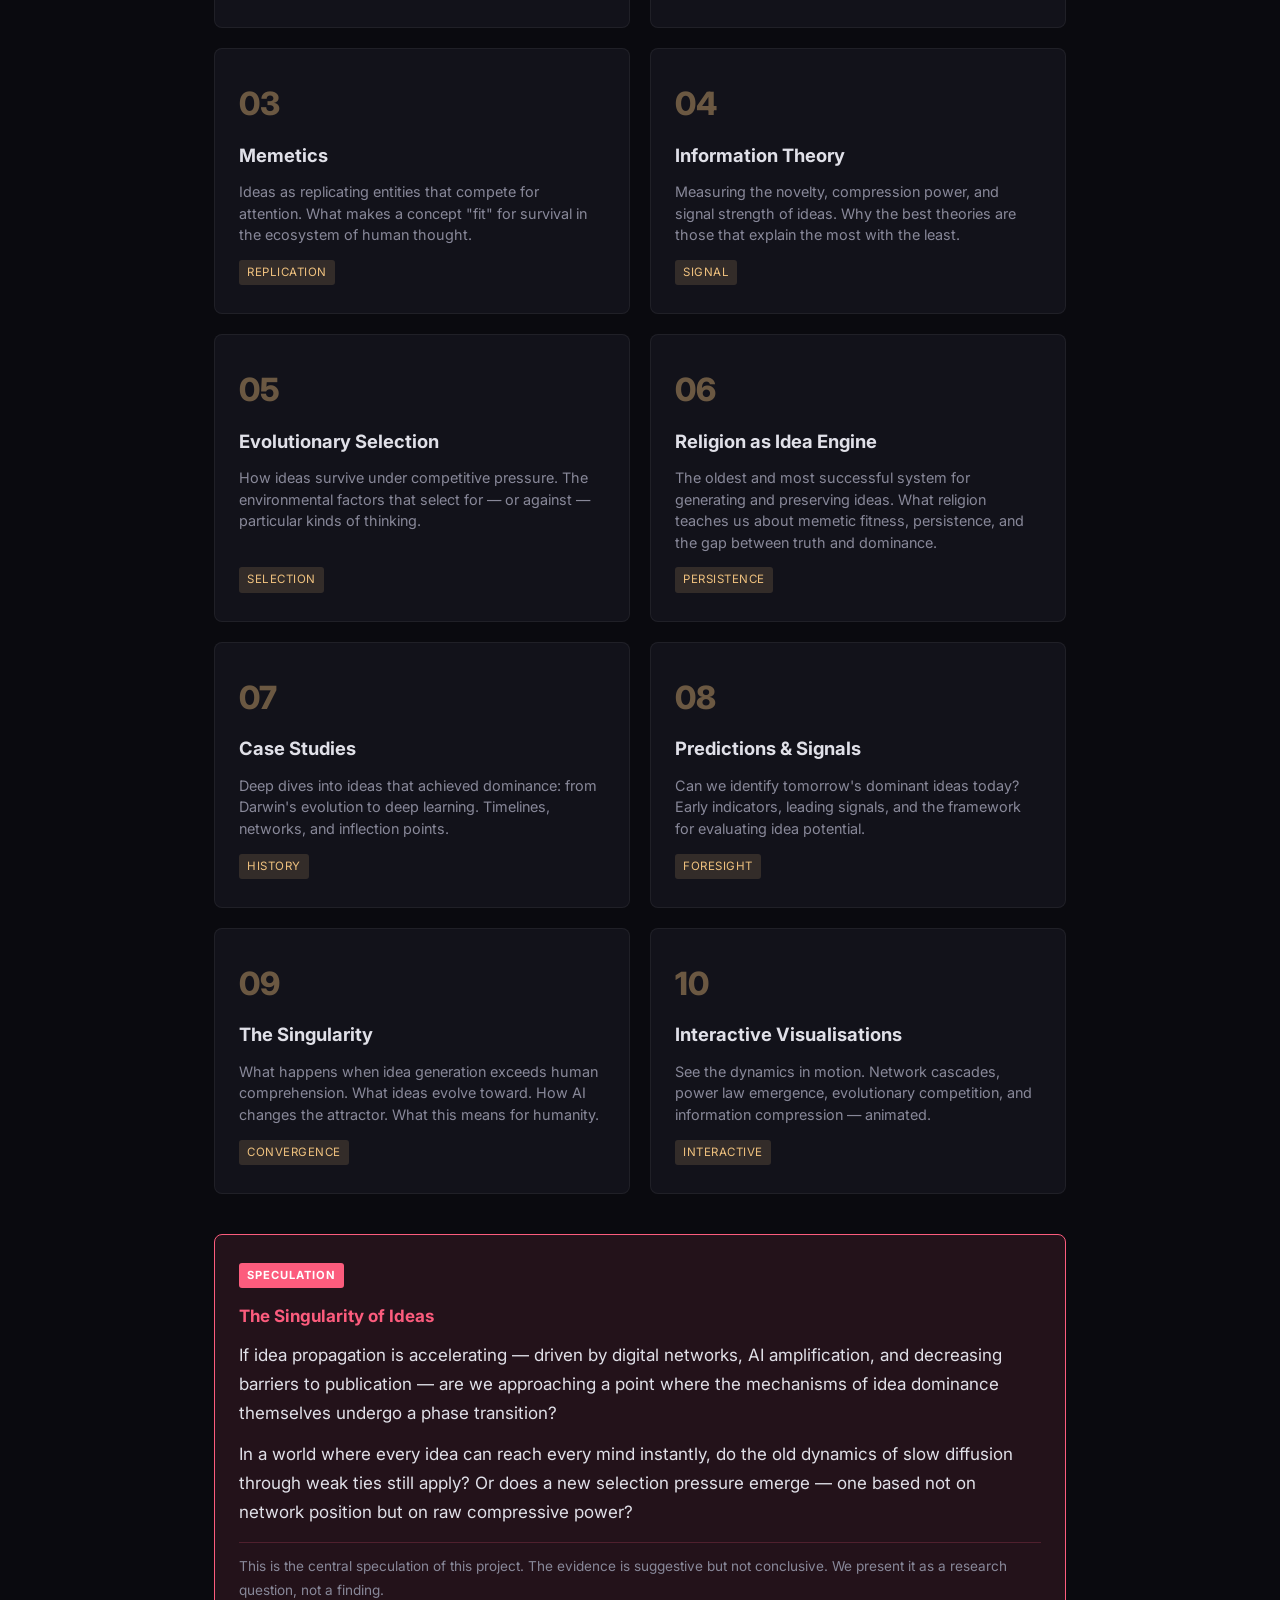
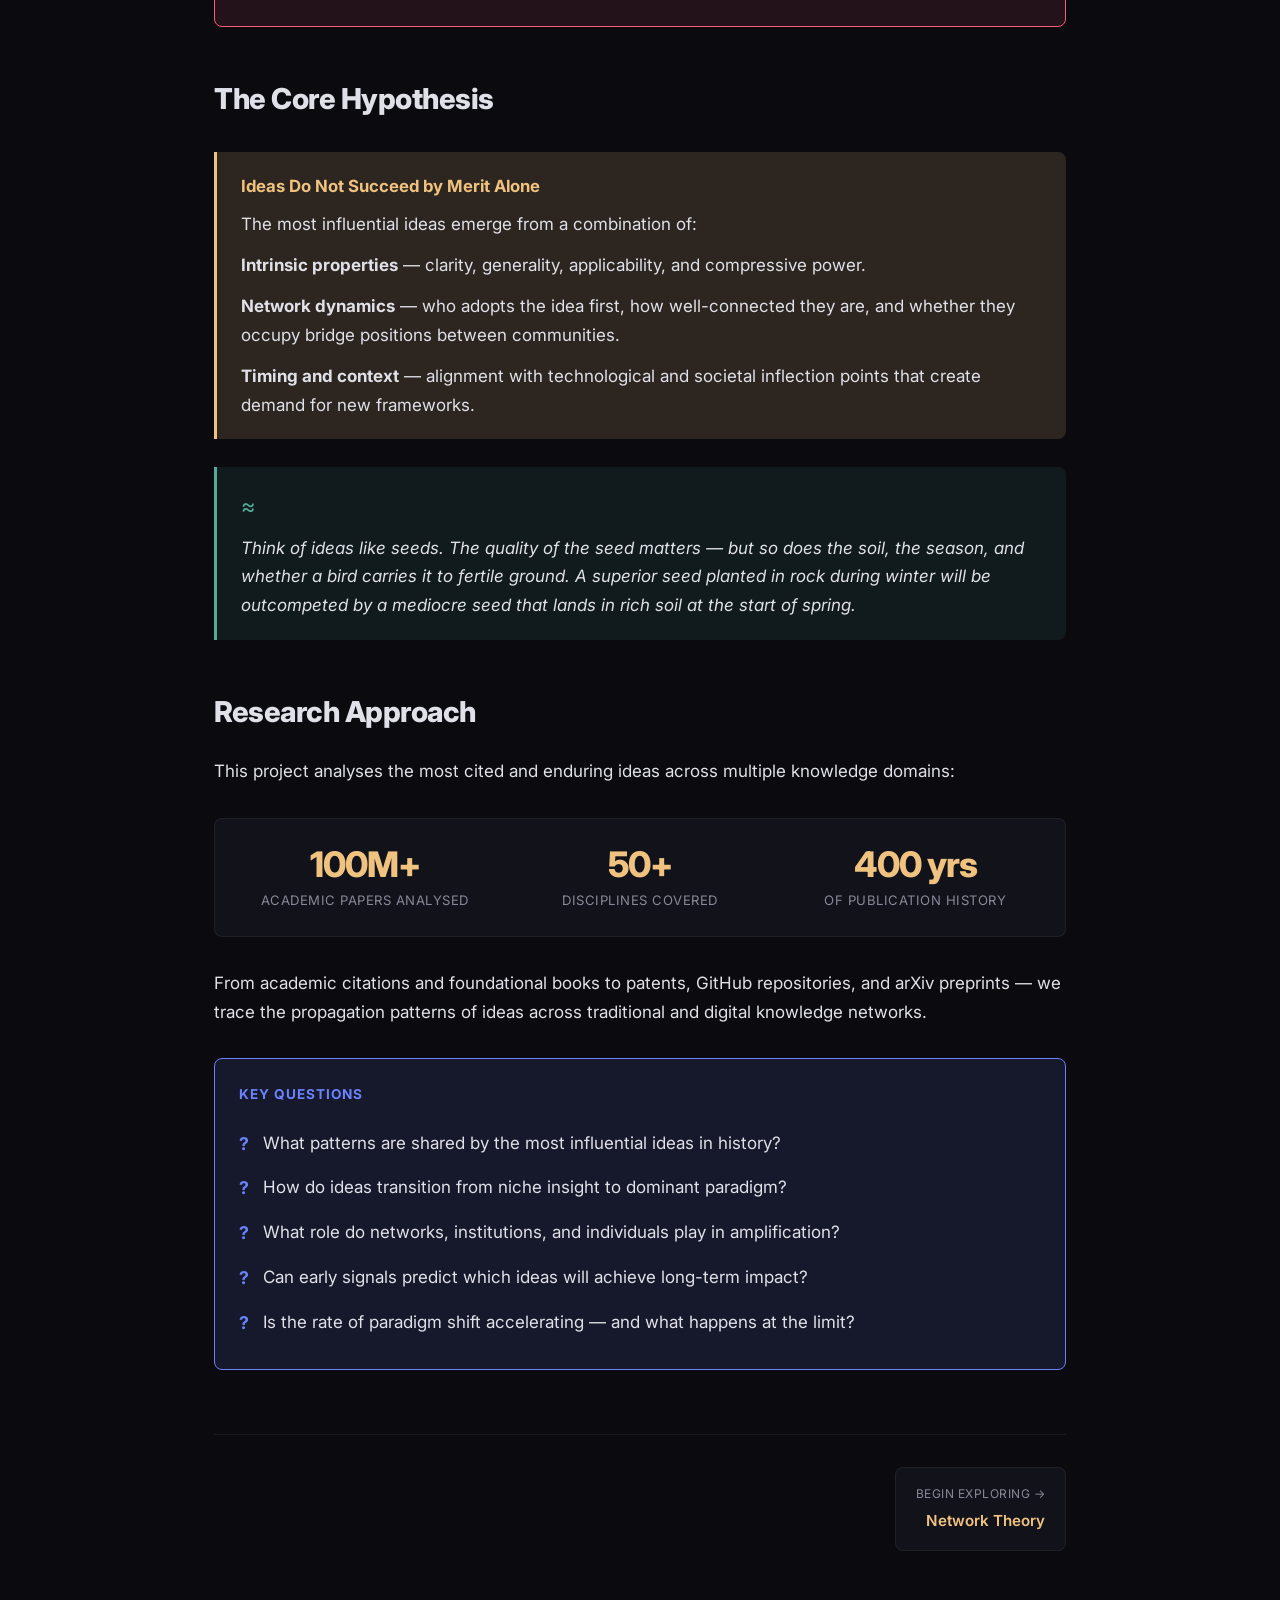
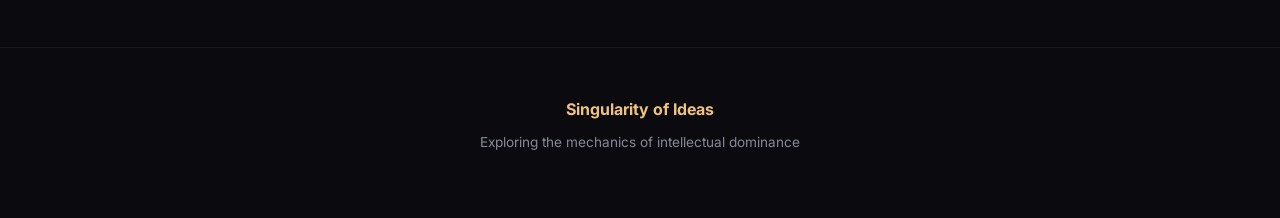
==== commit fe767d08: "Add Religion and The Singularity pages; update nav sitewide Two major new sections addressing the KB" ====
--- a/index.html
+++ b/index.html
@@ -18,8 +18,10 @@
             <a href="memetics.html">Memetics</a>
             <a href="information-theory.html">Information</a>
             <a href="evolutionary-selection.html">Evolution</a>
+            <a href="religion.html">Religion</a>
             <a href="case-studies.html">Case Studies</a>
             <a href="predictions.html">Predictions</a>
+            <a href="the-singularity.html">The Singularity</a>
             <a href="animations.html">Interactive</a>
         </div>
     </nav>
@@ -99,22 +101,36 @@
                 <span class="card-tag">Selection</span>
             </a>
 
+            <a href="religion.html" class="card">
+                <div class="card-number">06</div>
+                <h3>Religion as Idea Engine</h3>
+                <p>The oldest and most successful system for generating and preserving ideas. What religion teaches us about memetic fitness, persistence, and the gap between truth and dominance.</p>
+                <span class="card-tag">Persistence</span>
+            </a>
+
             <a href="case-studies.html" class="card">
-                <div class="card-number">06</div>
+                <div class="card-number">07</div>
                 <h3>Case Studies</h3>
                 <p>Deep dives into ideas that achieved dominance: from Darwin's evolution to deep learning. Timelines, networks, and inflection points.</p>
                 <span class="card-tag">History</span>
             </a>
 
             <a href="predictions.html" class="card">
-                <div class="card-number">07</div>
+                <div class="card-number">08</div>
                 <h3>Predictions & Signals</h3>
                 <p>Can we identify tomorrow's dominant ideas today? Early indicators, leading signals, and the framework for evaluating idea potential.</p>
                 <span class="card-tag">Foresight</span>
             </a>
 
+            <a href="the-singularity.html" class="card">
+                <div class="card-number">09</div>
+                <h3>The Singularity</h3>
+                <p>What happens when idea generation exceeds human comprehension. What ideas evolve toward. How AI changes the attractor. What this means for humanity.</p>
+                <span class="card-tag">Convergence</span>
+            </a>
+
             <a href="animations.html" class="card">
-                <div class="card-number">08</div>
+                <div class="card-number">10</div>
                 <h3>Interactive Visualisations</h3>
                 <p>See the dynamics in motion. Network cascades, power law emergence, evolutionary competition, and information compression — animated.</p>
                 <span class="card-tag">Interactive</span>
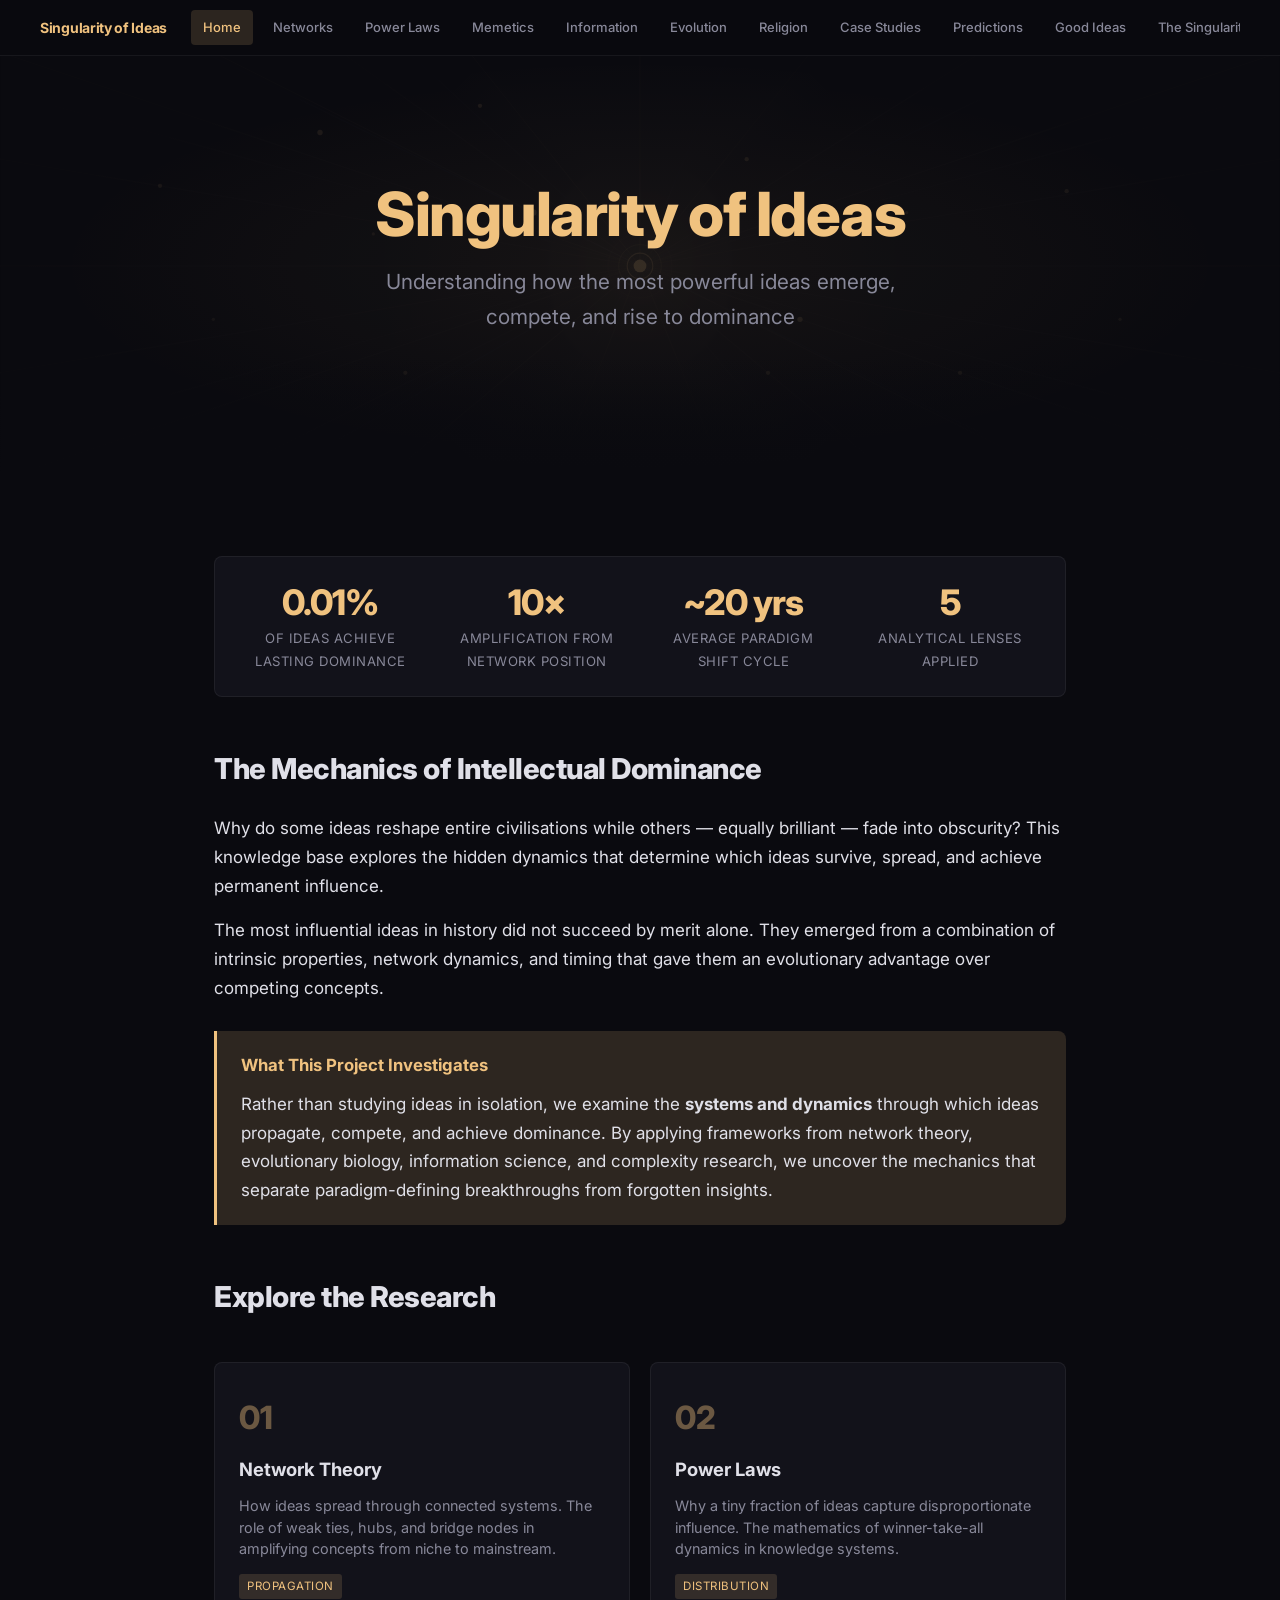
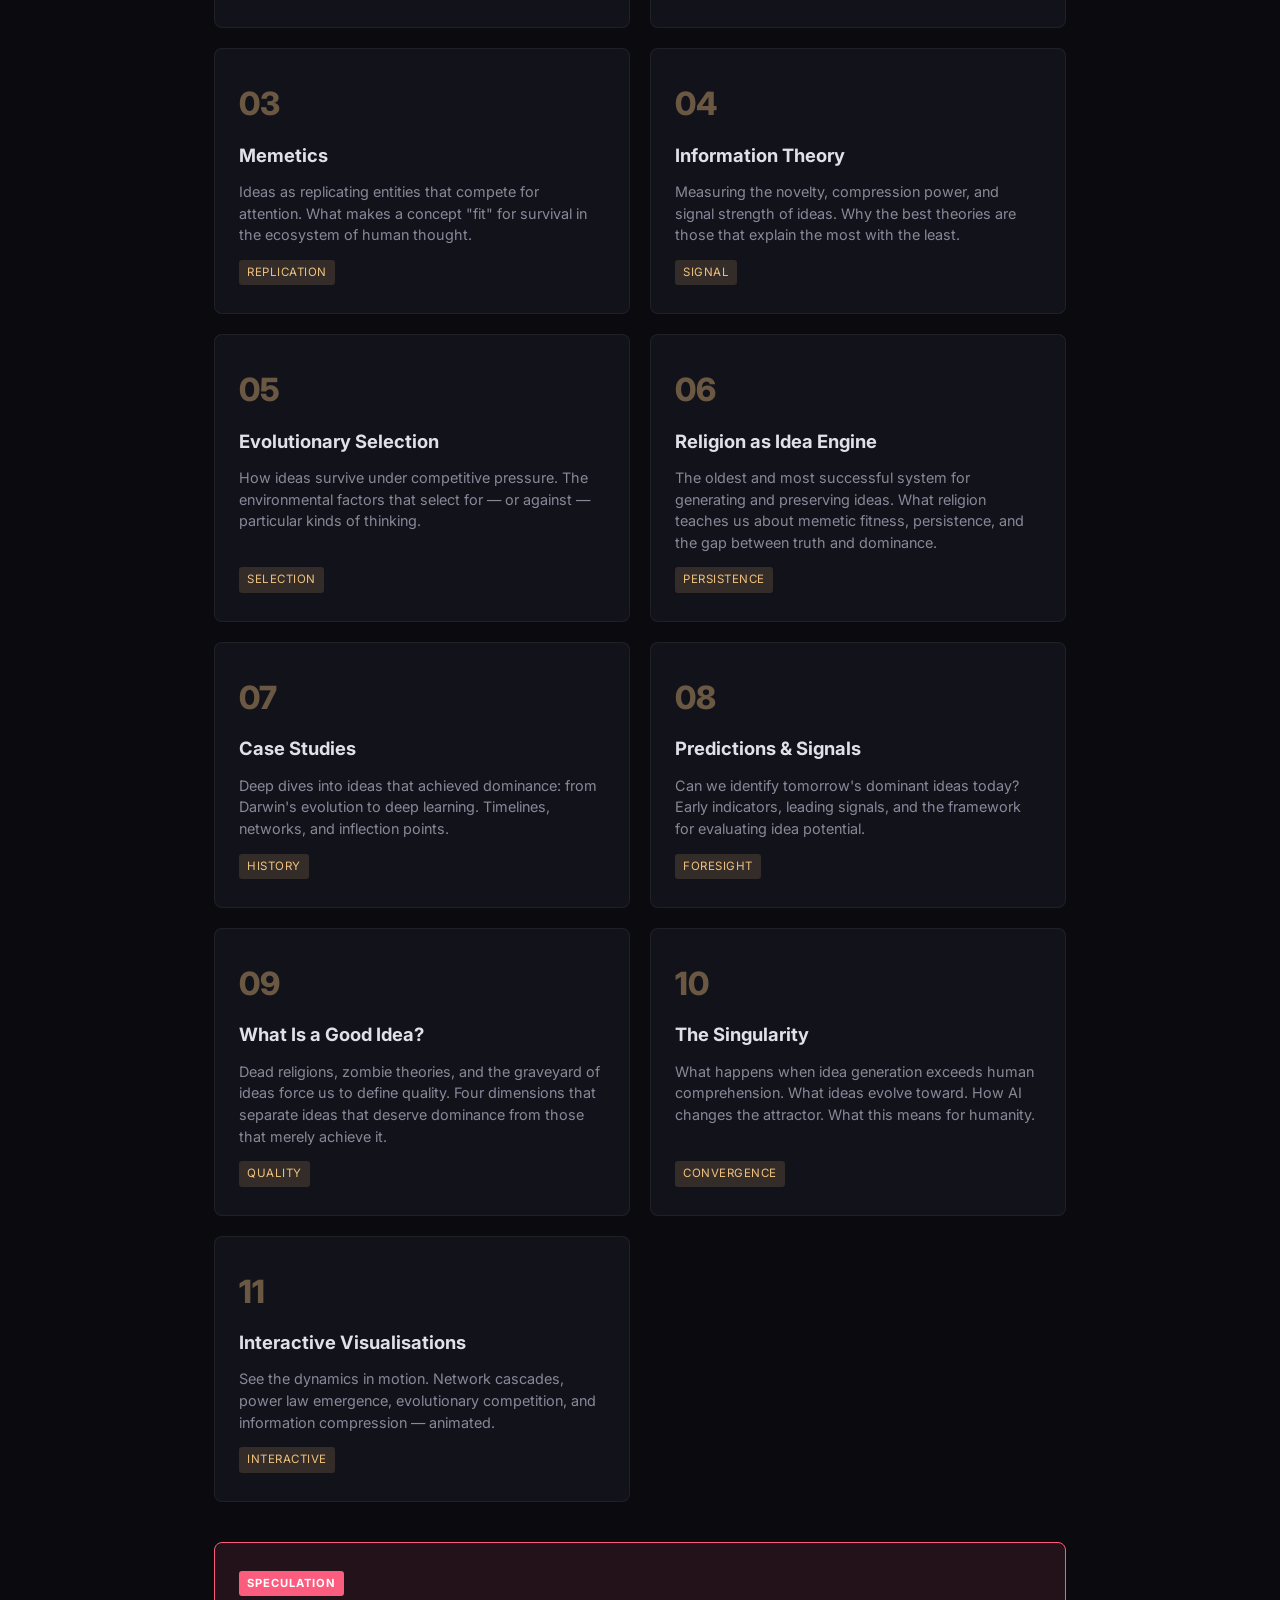
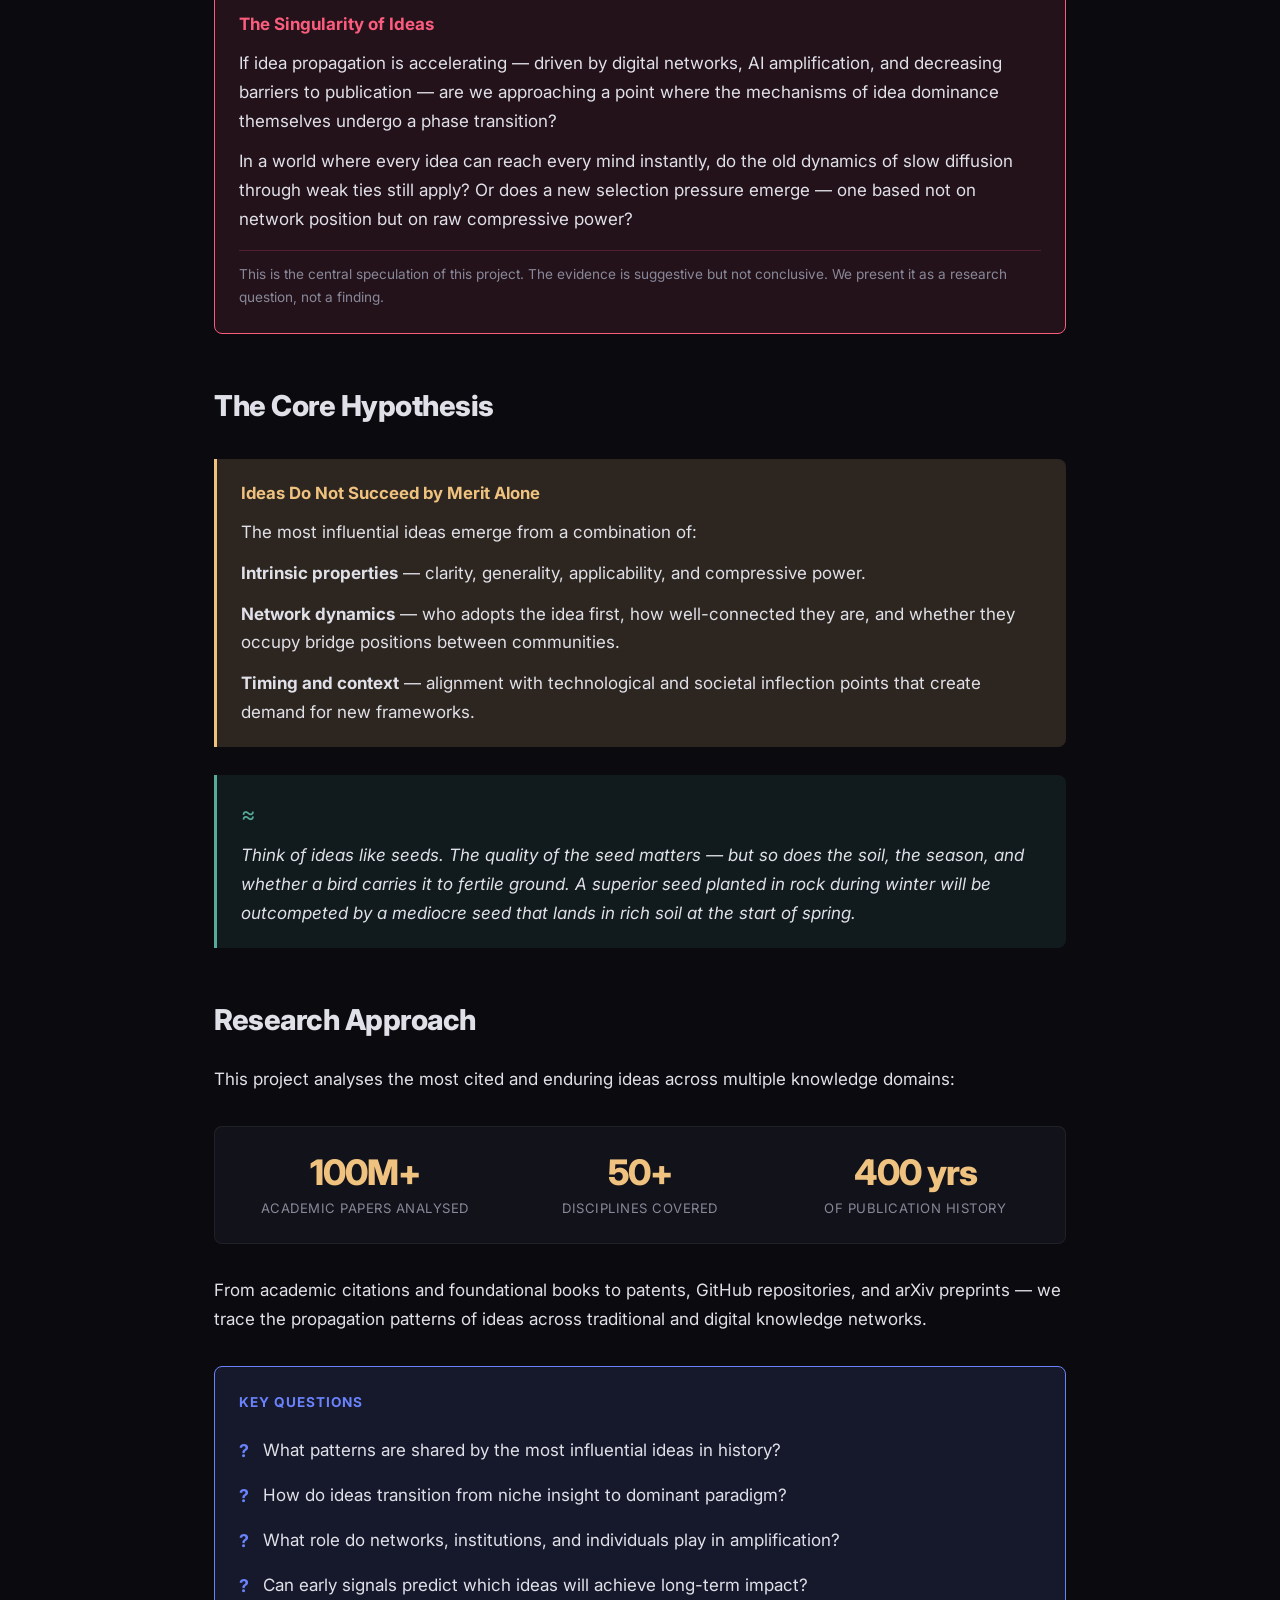
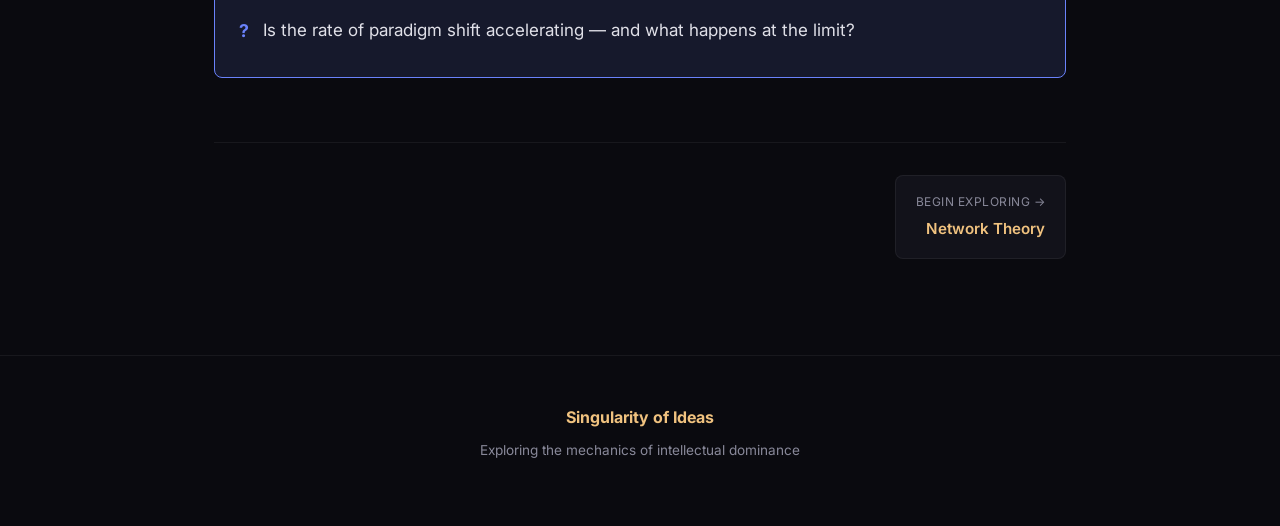
==== commit 93b7e9c8: "Add 'What Is a Good Idea?' page; update nav and page flow New page addressing the central philosophi" ====
--- a/index.html
+++ b/index.html
@@ -21,6 +21,7 @@
             <a href="religion.html">Religion</a>
             <a href="case-studies.html">Case Studies</a>
             <a href="predictions.html">Predictions</a>
+            <a href="what-is-a-good-idea.html">Good Ideas</a>
             <a href="the-singularity.html">The Singularity</a>
             <a href="animations.html">Interactive</a>
         </div>
@@ -122,15 +123,22 @@
                 <span class="card-tag">Foresight</span>
             </a>
 
+            <a href="what-is-a-good-idea.html" class="card">
+                <div class="card-number">09</div>
+                <h3>What Is a Good Idea?</h3>
+                <p>Dead religions, zombie theories, and the graveyard of ideas force us to define quality. Four dimensions that separate ideas that deserve dominance from those that merely achieve it.</p>
+                <span class="card-tag">Quality</span>
+            </a>
+
             <a href="the-singularity.html" class="card">
-                <div class="card-number">09</div>
+                <div class="card-number">10</div>
                 <h3>The Singularity</h3>
                 <p>What happens when idea generation exceeds human comprehension. What ideas evolve toward. How AI changes the attractor. What this means for humanity.</p>
                 <span class="card-tag">Convergence</span>
             </a>
 
             <a href="animations.html" class="card">
-                <div class="card-number">10</div>
+                <div class="card-number">11</div>
                 <h3>Interactive Visualisations</h3>
                 <p>See the dynamics in motion. Network cascades, power law emergence, evolutionary competition, and information compression — animated.</p>
                 <span class="card-tag">Interactive</span>
